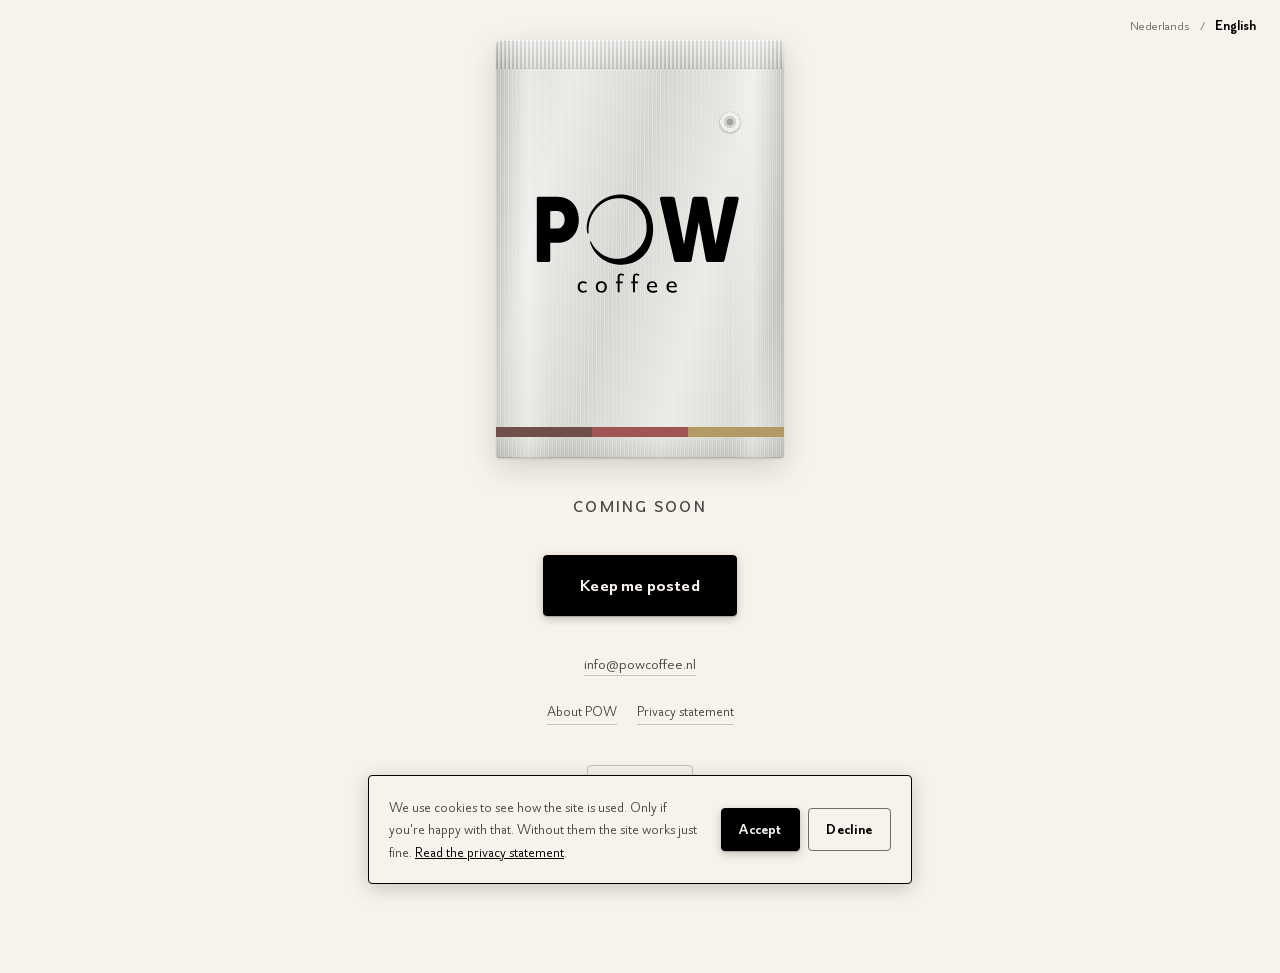
==== en/index.html @ 978d94a2 "Kop naar "Over POW" en ondertekening opnieuw vormgegeven De h1 stond op "Over ons" terwijl de naviga" ====
<!DOCTYPE html>
<html lang="en">
<head>
<meta charset="utf-8">
<meta name="viewport" content="width=device-width, initial-scale=1">
<title>POW coffee — coming soon</title>
<meta name="description" content="POW coffee. Good coffee at home, without the fuss and without the homework. Coming soon.">
<link rel="icon" href="/pow-mark-black.svg?v=26" type="image/svg+xml">

<link rel="canonical" href="https://powcoffee.nl/en/">
<link rel="alternate" hreflang="nl" href="https://powcoffee.nl/">
<link rel="alternate" hreflang="en" href="https://powcoffee.nl/en/">
<link rel="alternate" hreflang="x-default" href="https://powcoffee.nl/">

<meta property="og:type" content="website">
<meta property="og:site_name" content="POW coffee">
<meta property="og:title" content="POW coffee — coming soon">
<meta property="og:description" content="Good coffee at home, without the fuss and without the homework. Coming soon.">
<meta property="og:url" content="https://powcoffee.nl/en/">
<meta property="og:locale" content="en_GB">
<meta property="og:locale:alternate" content="nl_NL">
<meta property="og:image" content="https://powcoffee.nl/og.png">
<meta property="og:image:type" content="image/png">
<meta property="og:image:width" content="1200">
<meta property="og:image:height" content="630">
<meta property="og:image:alt" content="POW coffee">
<meta name="twitter:card" content="summary_large_image">

<link rel="stylesheet" href="/styles.css?v=26">

<script type="application/ld+json">
{
  "@context": "https://schema.org",
  "@type": "Organization",
  "@id": "https://powcoffee.nl/#organisatie",
  "name": "POW Coffee",
  "url": "https://powcoffee.nl/",
  "logo": "https://powcoffee.nl/pow-coffee-black.svg",
  "image": "https://powcoffee.nl/og.png",
  "email": "info@powcoffee.nl",
  "vatID": "NL005007658B67",
  "address": {
    "@type": "PostalAddress",
    "postOfficeBoxNumber": "4327",
    "postalCode": "3006 AH",
    "addressLocality": "Rotterdam",
    "addressCountry": "NL"
  }
}
</script>
</head>
<body>

<div class="utilbar utilbar--zwevend">
  <div class="lang" role="group" aria-label="Taal / Language">
    <a href="/" lang="nl" hreflang="nl">Nederlands</a>
    <span class="lang__sep" aria-hidden="true">/</span>
    <a href="/en/" lang="en" hreflang="en" aria-current="true">English</a>
  </div>
</div>

<main class="page">

  <div class="pouch">
    <span class="pouch__seal" aria-hidden="true"></span>

    <h1 class="pouch__logo">
      <img src="/pow-coffee-black.svg?v=26" alt="POW coffee" width="805" height="435">
    </h1>

    <span class="pouch__bar" aria-hidden="true">
      <span class="pouch__seg pouch__seg--krachtig"></span>
      <span class="pouch__seg pouch__seg--fruitig"></span>
      <span class="pouch__seg pouch__seg--rond"></span>
    </span>

    <span class="pouch__valve" aria-hidden="true"></span>
  </div>
  <p class="sr-only">Three flavour families: Krachtig, Fruitig and Rond.</p>

  <p class="tagline">Coming soon</p>

  <button type="button" class="btn" id="open-form">Keep me posted</button>

  <p class="contact"><a href="mailto:info@powcoffee.nl">info@powcoffee.nl</a></p>

  <nav class="pagelinks" aria-label="Page navigation">
    <a href="/en/about/">About POW</a>
    <a href="/en/privacy/">Privacy statement</a>
  </nav>

  <button type="button" class="btn-cookies" id="hs_show_banner_button">Cookie Settings</button>

</main>

<div class="cookies" id="cookie-banner" role="dialog" aria-live="polite" aria-label="Cookies" hidden>
  <p class="cookies__text">
    We use cookies to see how the site is used. Only if you're happy with that.
    Without them the site works just fine.
    <a href="/en/privacy/" target="_blank" rel="noopener">Read the privacy statement</a>.
  </p>
  <div class="cookies__actions">
    <button type="button" class="btn btn--sm" id="cookie-accept">Accept</button>
    <button type="button" class="btn btn--sm btn--ghost" id="cookie-decline">Decline</button>
  </div>
</div>

<dialog class="modal" id="form-modal" aria-labelledby="modal-title">
  <div class="modal__head">
    <h2 class="modal__title" id="modal-title">Keep me posted</h2>
    <div class="modal__head-right">
      <a class="modal__privacy" href="/en/privacy/" target="_blank" rel="noopener">Privacy statement</a>
      <button type="button" class="modal__close" id="close-form" aria-label="Close">&times;</button>
    </div>
  </div>

  <!-- LET OP: dit HubSpot-formulier is Nederlandstalig. Zie de README:
       een Engelse bezoeker krijgt hier nu Nederlandse velden en
       toestemmingsteksten. Maak een tweede formulier in HubSpot en zet het
       form-id hieronder om. -->
  <div class="hs-form-frame" data-region="eu1" data-form-id="3313809b-ae9d-48c7-9a12-b1d08e2b3a7b" data-portal-id="149139429"></div>
</dialog>

<script src="/script.js?v=26" defer></script>
</body>
</html>
---- styles.css ----
/* POW coffee — placeholder
   Volgt de merkbrief:
   - Zwart beeldmerk en zwarte tekst op crème achtergrond
   - De drie smaakfamiliekleuren komen alleen terug als accent (zie .flavours)
   - Alpino voor tekst, zelf gehost (zie het blok hieronder)
   - Ronde hoeken zijn toegestaan in alle toepassingen (--radius). De merkbrief
     heeft de eerdere regel "scherpe hoeken overal behalve het logo" na de
     Milaan-trip losgelaten. */

/* ---------- Lettertype ----------
   Alpino (Indian Type Foundry, ITF Free Font License), zelf gehost vanaf dit
   domein. Niet vanaf een externe dienst: dat stuurt het IP-adres van elke
   bezoeker naar een derde partij, bij elk bezoek en voor enige toestemming.

   Let op: de licentie verbiedt subsetten en formaatconversie (artikel 02).
   Gebruik dus alleen het meegeleverde bestand, ongewijzigd. De licentietekst
   staat in fonts/Alpino-LICENSE.txt.

   Een variabel bestand dekt gewicht 100-900, dus er is er maar een nodig. */

@font-face {
  font-family: "Alpino";
  font-style: normal;
  font-weight: 100 900;
  font-display: swap;
  src: url("/fonts/alpino-variable.woff2") format("woff2");
}

:root {
  --creme: #f7f3ec;
  --ink:   #000000; /* gelijk aan de fill in het zwarte logo */

  /* De drie smaakfamilies, uit de logo-set. Alleen als accent gebruikt:
     Rond haalt 2,51:1 op crème en is dus niet geschikt voor tekst. */
  --krachtig: #6d5149;
  --fruitig:  #9f5456;
  --rond:     #b39963;

  --radius: 4px;

  /* RVS-tinten voor het paneel, afgeleid van de materiaalrichting in de
     merkbrief: geborsteld staal als neutrale drager. */
  --staal-licht: #edebe7;
  --staal-mid:   #d7d5d0;
  --staal-diep:  #c6c4bf;

  /* 0.70 haalt 8,20:1 op creme, 0.55 haalt 4,65:1. Beide ruim genoeg voor
     lopende tekst; ga niet lager zonder opnieuw te rekenen. */
  --ink-70: rgba(0, 0, 0, 0.7);
  --ink-45: rgba(0, 0, 0, 0.55);

  --font-body: "Alpino", -apple-system, BlinkMacSystemFont, "Segoe UI", sans-serif;
}

*, *::before, *::after { box-sizing: border-box; }

.sr-only {
  position: absolute;
  width: 1px; height: 1px;
  padding: 0; margin: -1px;
  overflow: hidden;
  clip-path: inset(50%);
  white-space: nowrap;
}

html { -webkit-text-size-adjust: 100%; }

body {
  margin: 0;
  background: var(--creme);
  color: var(--ink);
  font-family: var(--font-body);
  line-height: 1.6;
  -webkit-font-smoothing: antialiased;
}

.page {
  min-height: 100vh;
  min-height: 100dvh;
  display: flex;
  flex-direction: column;
  justify-content: center;
  align-items: center;
  text-align: center;
  /* Onderaan net zoveel ruimte als de cookiebanner inneemt; script.js meet die
     hoogte en zet --banner-hoogte. Is de banner weg, dan is die 0. */
  padding: 2.5rem 1.5rem calc(2.5rem + var(--banner-hoogte, 0px));
}

/* ---------- Logo ---------- */

/* ---------- Koffiezak in RVS ----------
   Volgt de materiaalrichting uit de merkbrief: een neutrale zilveren basiszak
   met een horizontale kleurbalk in de smaakfamiliekleur als enige kleuraccent.

   De zak is nagebouwd met gestapelde gradients, niet met een afbeelding: scherp
   op elk scherm en geen extra verzoek. Drie dingen doen het werk qua herkenning
   - de gekrimpte sealrand bovenaan, de donkere zijvouwen, en het
   ontgassingsventiel. Dat laatste is het detail dat een zak echt als koffiezak
   laat lezen.

   Bewust laag in contrast: "geen poespas, wel smaak" verdraagt geen chroomglans. */

.pouch {
  position: relative;
  overflow: hidden;
  width: clamp(14rem, 32vw, 18rem);
  aspect-ratio: 1 / 1.45;          /* verhouding van een staande 250g-zak */
  display: flex;
  flex-direction: column;
  align-items: center;
  border-radius: 5px 5px 3px 3px;
  background:
    /* fijne borstelnerf */
    repeating-linear-gradient(
      90deg,
      rgba(255, 255, 255, 0.22) 0 1px,
      rgba(0, 0, 0, 0.016) 1px 2px,
      rgba(255, 255, 255, 0.11) 2px 3px,
      rgba(0, 0, 0, 0.009) 3px 4px
    ),
    /* zijvouwen: donker aan de rand, met een lichtvangertje net daarnaast */
    linear-gradient(90deg,
      rgba(0, 0, 0, 0.13) 0%,
      rgba(0, 0, 0, 0.04) 5%,
      rgba(255, 255, 255, 0.30) 11%,
      rgba(255, 255, 255, 0) 19%),
    linear-gradient(270deg,
      rgba(0, 0, 0, 0.13) 0%,
      rgba(0, 0, 0, 0.04) 5%,
      rgba(255, 255, 255, 0.30) 11%,
      rgba(255, 255, 255, 0) 19%),
    /* bodemvouw */
    linear-gradient(0deg,
      rgba(0, 0, 0, 0.10) 0%,
      rgba(0, 0, 0, 0) 7%),
    /* algemene lichtval over het folie */
    linear-gradient(104deg,
      var(--staal-mid) 0%,
      var(--staal-licht) 22%,
      var(--staal-mid) 45%,
      var(--staal-licht) 68%,
      var(--staal-mid) 88%,
      var(--staal-licht) 100%);
  box-shadow:
    inset 0 1px 0 rgba(255, 255, 255, 0.7),
    inset 0 -1px 0 rgba(0, 0, 0, 0.12),
    0 1px 2px rgba(0, 0, 0, 0.10),
    0 10px 30px rgba(0, 0, 0, 0.15);
}

/* De gekrimpte sealrand bovenaan, met de fijne verticale tandjes van de seal. */
.pouch__seal {
  flex: none;
  width: 100%;
  height: 7%;
  border-bottom: 1px solid rgba(0, 0, 0, 0.14);
  background:
    repeating-linear-gradient(
      90deg,
      rgba(0, 0, 0, 0.09) 0 2px,
      rgba(255, 255, 255, 0.34) 2px 4px
    ),
    linear-gradient(180deg,
      rgba(255, 255, 255, 0.45) 0%,
      rgba(0, 0, 0, 0.07) 100%);
}

.pouch__logo {
  flex: 1;
  display: flex;
  align-items: center;
  justify-content: center;
  margin: 0;
  padding: 0 12%;
  line-height: 0;
}

.pouch__logo img {
  display: block;
  width: 100%;
  height: auto;
}

/* De kleurbalk loopt van vouw tot vouw, zoals op de zak zelf. */
.pouch__bar {
  flex: none;
  display: flex;
  width: 100%;
  height: 10px;
  margin-bottom: 7%;
}

.pouch__seg { flex: 1; }

.pouch__seg--krachtig { background: var(--krachtig); }
.pouch__seg--fruitig  { background: var(--fruitig); }
.pouch__seg--rond     { background: var(--rond); }

/* Ontgassingsventiel: het detail dat de zak als koffiezak laat herkennen. */
.pouch__valve {
  position: absolute;
  right: 15%;
  top: 17%;
  width: 1.35rem;
  height: 1.35rem;
  border-radius: 50%;
  background:
    radial-gradient(circle at 50% 50%,
      rgba(0, 0, 0, 0.30) 0 22%,
      rgba(0, 0, 0, 0.10) 23% 40%,
      rgba(255, 255, 255, 0.30) 41% 62%,
      rgba(0, 0, 0, 0.13) 63% 100%);
  box-shadow:
    inset 0 1px 1px rgba(255, 255, 255, 0.5),
    0 1px 1px rgba(0, 0, 0, 0.12);
}

/* ---------- Tekst ---------- */

.tagline {
  margin: 2.25rem 0 0;
  font-weight: 500;
  font-size: 1rem;
  letter-spacing: 0.14em;
  text-transform: uppercase;
  color: var(--ink-70);
}

.contact {
  margin: 2.25rem 0 0;
  font-size: 0.9375rem;
}

.contact a {
  color: var(--ink-70);
  text-decoration: none;
  border-bottom: 1px solid rgba(0, 0, 0, 0.2);
  padding-bottom: 1px;
  transition: color 0.15s ease, border-color 0.15s ease;
}

.contact a:hover { color: var(--ink); border-color: var(--ink); }
.contact a:focus-visible { outline: 2px solid var(--ink); outline-offset: 3px; }

@media (prefers-reduced-motion: reduce) {
  *, *::before, *::after { transition-duration: 0.01ms !important; }
}

/* ---------- Knoppen ---------- */

/* Primair: de belangrijkste actie op de pagina.
   Massief vlak, duidelijke rand en een gelaagde schaduw. Bij hover komt de
   knop een pixel omhoog, bij indrukken zakt hij terug: dat maakt in een
   oogopslag duidelijk dat het een knop is en geen label. */
.btn {
  font: inherit;
  font-size: 1.0625rem;
  font-weight: 600;
  letter-spacing: 0.01em;
  color: var(--creme);
  background: var(--ink);
  border: 1.5px solid var(--ink);
  border-radius: var(--radius);
  padding: 1rem 2.25rem;
  margin-top: 2.25rem;
  cursor: pointer;
  box-shadow: 0 1px 1px rgba(0, 0, 0, 0.2),
              0 3px 10px rgba(0, 0, 0, 0.22);
  transition: background-color 0.15s ease, border-color 0.15s ease,
              color 0.15s ease, transform 0.1s ease, box-shadow 0.15s ease;
}

/* Het nieuwe Fruitig (#9F5456) is donker, dus hier creme tekst: dat haalt
   4,95:1. Donkere tekst zou 1,33:1 halen en onleesbaar zijn. */
.btn:hover {
  background: var(--fruitig);
  border-color: var(--fruitig);
  color: var(--creme);
  transform: translateY(-1px);
  box-shadow: 0 2px 2px rgba(0, 0, 0, 0.18),
              0 6px 16px rgba(0, 0, 0, 0.26);
}

.btn:active {
  transform: translateY(1px);
  box-shadow: 0 1px 1px rgba(0, 0, 0, 0.2);
}

.btn:focus-visible { outline: 2px solid var(--ink); outline-offset: 3px; }

/* Kleiner formaat, voor in de cookiebanner. */
.btn--sm {
  font-size: 0.875rem;
  padding: 0.6rem 1.1rem;
  margin-top: 0;
}

/* Zonder vlak: voor de nevengeschikte keuze. Weigeren moet net zo makkelijk
   zijn als accepteren, dus even groot en even leesbaar, alleen rustiger. */
.btn--ghost {
  color: var(--ink);
  background: transparent;
  border-color: var(--ink-45);
  box-shadow: none;
}

.btn--ghost:hover {
  background: transparent;
  border-color: var(--ink);
  color: var(--ink);
  box-shadow: none;
}

/* Cookie-instellingen: een hulpmiddel, geen call to action. Bewust
   ingetogen, zodat het niet met de primaire knop concurreert. */
.btn-cookies {
  font: inherit;
  font-size: 0.8125rem;
  color: var(--ink-70);
  background: transparent;
  border: 1px solid rgba(0, 0, 0, 0.2);
  border-radius: var(--radius);
  padding: 0.4rem 0.8rem;
  margin-top: 2.5rem;
  cursor: pointer;
  transition: color 0.15s ease, border-color 0.15s ease;
}

.btn-cookies:hover { color: var(--ink); border-color: var(--ink); }
.btn-cookies:focus-visible { outline: 2px solid var(--ink); outline-offset: 3px; }

/* ---------- Cookiebanner ---------- */

.cookies {
  position: fixed;
  left: 1rem;
  right: 1rem;
  bottom: 1rem;
  z-index: 10;
  max-width: 34rem;
  margin: 0 auto;
  padding: 1.25rem;
  display: flex;
  flex-wrap: wrap;
  align-items: center;
  gap: 1rem;
  background: var(--creme);
  border: 1.5px solid var(--ink);
  border-radius: var(--radius);
  box-shadow: 0 4px 20px rgba(0, 0, 0, 0.2);
}

.cookies[hidden] { display: none; }

.cookies__text {
  flex: 1 1 16rem;
  margin: 0;
  font-size: 0.875rem;
  color: var(--ink-70);
}

.cookies__actions {
  display: flex;
  gap: 0.5rem;
  flex-wrap: wrap;
}

/* ---------- Formuliervenster ---------- */

/* HubSpot rendert het formulier in een eigen iframe, dus de opmaak daarvan
   stel je in bij HubSpot. Hier alleen het venster eromheen. */
/* Breed genoeg dat het HubSpot-formulier zijn tekst niet meer opbreekt: daar
   zit de hoogtewinst, en zo staat de verzendknop zonder scrollen in beeld.
   Boven ongeveer 54rem levert extra breedte niets meer op. */
.modal {
  width: min(46rem, calc(100vw - 2rem));
  max-height: min(94vh, 60rem);
  padding: 1.25rem 1.5rem 1.5rem;
  border: 1.5px solid var(--ink);
  border-radius: var(--radius);
  background: var(--creme);
  color: var(--ink);
  overflow-y: auto;
  overscroll-behavior: contain;
}

.modal::backdrop { background: rgba(0, 0, 0, 0.55); }

/* Blijft staan tijdens het scrollen, zodat de sluitknop altijd bereikbaar is.
   Op mobiel is dat de enige manier om het venster te sluiten: daar is geen
   Esc-toets en is er nauwelijks achtergrond om naast te klikken. */
.modal__head {
  position: sticky;
  top: -1.25rem;
  display: flex;
  align-items: baseline;
  justify-content: space-between;
  gap: 1rem;
  margin: -1.25rem -1.5rem 0.25rem;
  padding: 1.25rem 1.5rem 0.75rem;
  background: var(--creme);
}

.modal__head-right {
  display: flex;
  align-items: baseline;
  gap: 1rem;
  flex: none;
}

.modal__privacy {
  font-size: 0.8125rem;
  color: var(--ink-70);
  text-decoration: none;
  border-bottom: 1px solid rgba(0, 0, 0, 0.25);
  transition: color 0.15s ease, border-color 0.15s ease;
}

.modal__privacy:hover { color: var(--ink); border-color: var(--ink); }
.modal__privacy:focus-visible { outline: 2px solid var(--ink); outline-offset: 3px; }

.modal__title {
  margin: 0;
  font-size: 1rem;
  font-weight: 600;
  letter-spacing: 0.1em;
  text-transform: uppercase;
}

.modal__close {
  font: inherit;
  font-size: 1.5rem;
  line-height: 1;
  color: var(--ink-70);
  background: none;
  border: 0;
  padding: 0.25rem 0.5rem;
  margin: -0.25rem -0.5rem 0 0;
  cursor: pointer;
  transition: color 0.15s ease;
}

.modal__close:hover { color: var(--ink); }
.modal__close:focus-visible { outline: 2px solid var(--ink); outline-offset: 2px; }

/* ---------- Documentpagina's (privacyverklaring) ---------- */

.doc__head {
  max-width: 44rem;
  margin: 0 auto;
  padding: 2.5rem 1.5rem 0;
}

.doc__logo {
  display: inline-block;
  line-height: 0;
  border-radius: var(--radius);
}

.doc__logo img {
  display: block;
  width: 7.5rem;
  height: auto;
}

.doc__logo:focus-visible { outline: 2px solid var(--ink); outline-offset: 4px; }

.doc {
  max-width: 44rem;
  margin: 0 auto;
  padding: 2.5rem 1.5rem 5rem;
}

.doc h1 {
  margin: 0;
  font-size: clamp(1.75rem, 1.3rem + 1.8vw, 2.5rem);
  font-weight: 600;
  line-height: 1.15;
  letter-spacing: -0.015em;
  text-wrap: balance;
}

.doc__meta {
  margin: 0.75rem 0 0;
  font-size: 0.875rem;
  color: var(--ink-70);
}

.doc__lead {
  margin: 1.75rem 0 0;
  font-size: 1.0625rem;
  color: var(--ink-70);
}

.doc h2 {
  margin: 2.75rem 0 0;
  padding-top: 1.75rem;
  border-top: 1px solid rgba(0, 0, 0, 0.12);
  font-size: 1.1875rem;
  font-weight: 600;
  line-height: 1.25;
}

.doc p {
  margin: 1rem 0 0;
  color: var(--ink-70);
}

.doc ul {
  margin: 1rem 0 0;
  padding-left: 1.25rem;
  color: var(--ink-70);
}

.doc li { margin-top: 0.4rem; }

.doc li::marker { color: var(--ink-45); }

.doc strong { color: var(--ink); font-weight: 600; }

.doc a {
  color: var(--ink);
  text-decoration: none;
  border-bottom: 1px solid rgba(0, 0, 0, 0.3);
  transition: border-color 0.15s ease;
}

.doc a:hover { border-color: var(--ink); }
.doc a:focus-visible { outline: 2px solid var(--ink); outline-offset: 2px; }

.doc__contact { line-height: 1.8; }

.doc__back {
  margin-top: 3.5rem;
  padding-top: 1.75rem;
  border-top: 1px solid rgba(0, 0, 0, 0.12);
  font-size: 0.9375rem;
}

.cookies__text a { color: var(--ink); }

.doc code {
  font-family: ui-monospace, SFMono-Regular, Menlo, monospace;
  font-size: 0.875em;
  padding: 0.1em 0.35em;
  background: rgba(0, 0, 0, 0.06);
  border-radius: var(--radius);
}

/* ---------- Smalle schermen ----------
   Alleen nog maatvoering. De ruimte onder de inhoud regelt .page zelf via
   --banner-hoogte; dat werkt op elk formaat, ook op een breed maar laag
   scherm waar een breedte-breekpunt niets doet. */

@media (max-width: 30rem) {
  .pouch { width: clamp(9.5rem, 46vw, 12rem); }

  .pagelinks { margin-top: 1rem; gap: 1rem; }
  .btn:not(.btn--sm) { margin-top: 1.5rem; padding: 0.85rem 1.75rem; }
  .tagline { margin-top: 1.5rem; }
  .contact { margin-top: 1.75rem; }
  .btn-cookies { margin-top: 1.25rem; }
}

/* ---------- Sitekop met navigatie ----------
   Alleen op inhoudspagina's. De homepage houdt zijn gecentreerde opzet en
   krijgt in plaats daarvan links onderaan: een balk bovenaan zou daar de
   "coming soon"-werking breken. */

.site-head {
  max-width: 44rem;
  margin: 0 auto;
  padding: 2rem 1.5rem 0;
  display: flex;
  flex-wrap: wrap;
  align-items: center;
  justify-content: space-between;
  gap: 1rem 1.5rem;
}

.site-head__logo {
  display: inline-block;
  line-height: 0;
  border-radius: var(--radius);
}

.site-head__logo img { display: block; width: 6.5rem; height: auto; }
.site-head__logo:focus-visible { outline: 2px solid var(--ink); outline-offset: 4px; }

.site-nav ul {
  display: flex;
  flex-wrap: wrap;
  gap: 1.25rem;
  margin: 0;
  padding: 0;
  list-style: none;
}

.site-nav a {
  font-size: 0.9375rem;
  color: var(--ink-70);
  text-decoration: none;
  border-bottom: 1px solid transparent;
  padding-bottom: 2px;
  transition: color 0.15s ease, border-color 0.15s ease;
}

.site-nav a:hover { color: var(--ink); border-color: var(--ink); }
.site-nav a:focus-visible { outline: 2px solid var(--ink); outline-offset: 3px; }

/* aria-current markeert de pagina waar je al bent. */
.site-nav a[aria-current="page"] { color: var(--ink); border-color: var(--ink); }

/* ---------- Kruimelpad ---------- */

.crumbs {
  max-width: 44rem;
  margin: 0 auto;
  padding: 1.75rem 1.5rem 0;
}

.crumbs ol {
  display: flex;
  flex-wrap: wrap;
  align-items: center;
  gap: 0.5rem;
  margin: 0;
  padding: 0;
  list-style: none;
  font-size: 0.8125rem;
  color: var(--ink-45);
}

.crumbs li + li::before {
  content: "/";
  margin-right: 0.5rem;
  color: var(--ink-45);
}

.crumbs a {
  color: var(--ink-70);
  text-decoration: none;
  border-bottom: 1px solid rgba(0, 0, 0, 0.2);
}

.crumbs a:hover { color: var(--ink); border-color: var(--ink); }
.crumbs a:focus-visible { outline: 2px solid var(--ink); outline-offset: 3px; }
.crumbs [aria-current="page"] { color: var(--ink-70); }

/* ---------- Links onderaan de homepage ---------- */

.pagelinks {
  margin: 1.5rem 0 0;
  display: flex;
  flex-wrap: wrap;
  justify-content: center;
  gap: 1.25rem;
  font-size: 0.875rem;
}

.pagelinks a {
  color: var(--ink-70);
  text-decoration: none;
  border-bottom: 1px solid rgba(0, 0, 0, 0.2);
  padding-bottom: 1px;
  transition: color 0.15s ease, border-color 0.15s ease;
}

.pagelinks a:hover { color: var(--ink); border-color: var(--ink); }
.pagelinks a:focus-visible { outline: 2px solid var(--ink); outline-offset: 3px; }

/* ---------- Taalwisselaar ----------
   Positionering volgt de UX-normen die hiervoor het beste onderzocht zijn:

   - Nielsen Norman Group ("6 Tips for Improving Language Switchers"): op
     desktop in een bovenhoek, want daar zoeken mensen utility-functies. Op
     mobiel boven de vouw. Taalnamen in de eigen taal, geen vlaggen: een vlag
     staat voor een land, niet voor een taal.
   - NN/g "Menu-Design Checklist": utility-navigatie staat bóven de
     hoofdnavigatie, niet ernaast, zodat de twee niveaus niet door elkaar lopen.
   - WCAG 2.5.8: klikdoelen minimaal 24 bij 24 px.

   Automatisch doorsturen op browsertaal doen we bewust niet. NN/g raadt
   detectie aan, maar Google waarschuwt expliciet tegen automatische
   omleidingen: crawlers zien dan maar een van beide talen, en een bezoeker die
   bewust de andere taal koos wordt teruggegooid. */

.utilbar {
  display: flex;
  justify-content: flex-end;
  max-width: 44rem;
  margin: 0 auto;
  padding: 0.75rem 1.5rem 0;
}

/* Op de homepage staat de wisselaar los in de bovenhoek: die pagina heeft geen
   kop, en een balk zou de "coming soon"-opzet breken. Absoluut gepositioneerd,
   zodat het verticaal centreren van de inhoud eronder niet verschuift. */
.utilbar--zwevend {
  position: absolute;
  top: 0;
  right: 0;
  left: 0;
  z-index: 2;
  max-width: none;
  padding: 0.75rem 1rem 0;
}

.lang {
  display: flex;
  align-items: center;
  gap: 0.15rem;
  font-size: 0.8125rem;
}

/* De padding brengt het klikdoel op 24px hoog, de ondergrens van WCAG 2.5.8. */
.lang a {
  display: inline-flex;
  align-items: center;
  min-height: 24px;
  padding: 0.25rem 0.5rem;
  border-radius: var(--radius);
  color: var(--ink-45);
  text-decoration: none;
  transition: color 0.15s ease, background-color 0.15s ease;
}

.lang a:hover { color: var(--ink); background: rgba(0, 0, 0, 0.05); }
.lang a:focus-visible { outline: 2px solid var(--ink); outline-offset: 2px; }

.lang a[aria-current="true"] {
  color: var(--ink);
  font-weight: 600;
}

.lang__sep {
  color: var(--ink-45);
  user-select: none;
}


/* Melding dat een vertaling niet de leidende versie is. */
.doc__note {
  margin: 1.5rem 0 0;
  padding: 0.9rem 1.1rem;
  background: rgba(0, 0, 0, 0.04);
  border-left: 3px solid var(--krachtig);
  border-radius: var(--radius);
  font-size: 0.9375rem;
}

/* De openingsvraag op de Over-pagina. Groter dan een gewone tussenkop: het is
   de vraag waar het hele verhaal een antwoord op is, en precies de zin die
   mensen intypen als hun koffie thuis tegenvalt. */
/* Met .doc ervoor, anders wint de border-top van ".doc h2" op specificiteit
   en blijft er een streep boven de vraag staan. */
.doc .doc__vraag {
  margin-top: 1.5rem;
  padding-top: 0;
  border-top: 0;
  font-size: clamp(1.3rem, 1.05rem + 1.1vw, 1.65rem);
  line-height: 1.25;
  max-width: 34ch;
}

/* De ondertekening sluit een persoonlijk verhaal af, dus geen gewone
   sectiescheiding. De grijze streep die hier stond botste bovendien met de
   identieke streep boven de kop "Contact" eronder: twee dezelfde lijnen op
   44px van elkaar lazen als een fout.

   In plaats daarvan de smaakfamiliebalk uit het merk, in het klein. Die komt
   ook op de zak terug en maakt van de afsluiting een merkgebaar in plaats van
   een scheidingslijn. Met een gradient in plaats van drie elementen, zodat de
   HTML gelijk blijft in beide talen. */
.doc__ondertekening {
  margin-top: 3rem;
  font-weight: 600;
  color: var(--ink);
  line-height: 1.45;
}

.doc__ondertekening::before {
  content: "";
  display: block;
  width: 4.5rem;
  height: 5px;
  margin-bottom: 1.25rem;
  border-radius: 1px;
  background: linear-gradient(
    90deg,
    var(--krachtig) 0 33.34%,
    var(--fruitig) 33.34% 66.67%,
    var(--rond) 66.67% 100%
  );
}

.doc__ondertekening span {
  display: block;
  margin-top: 0.15rem;
  font-weight: 400;
  font-size: 0.9375rem;
  color: var(--ink-70);
}
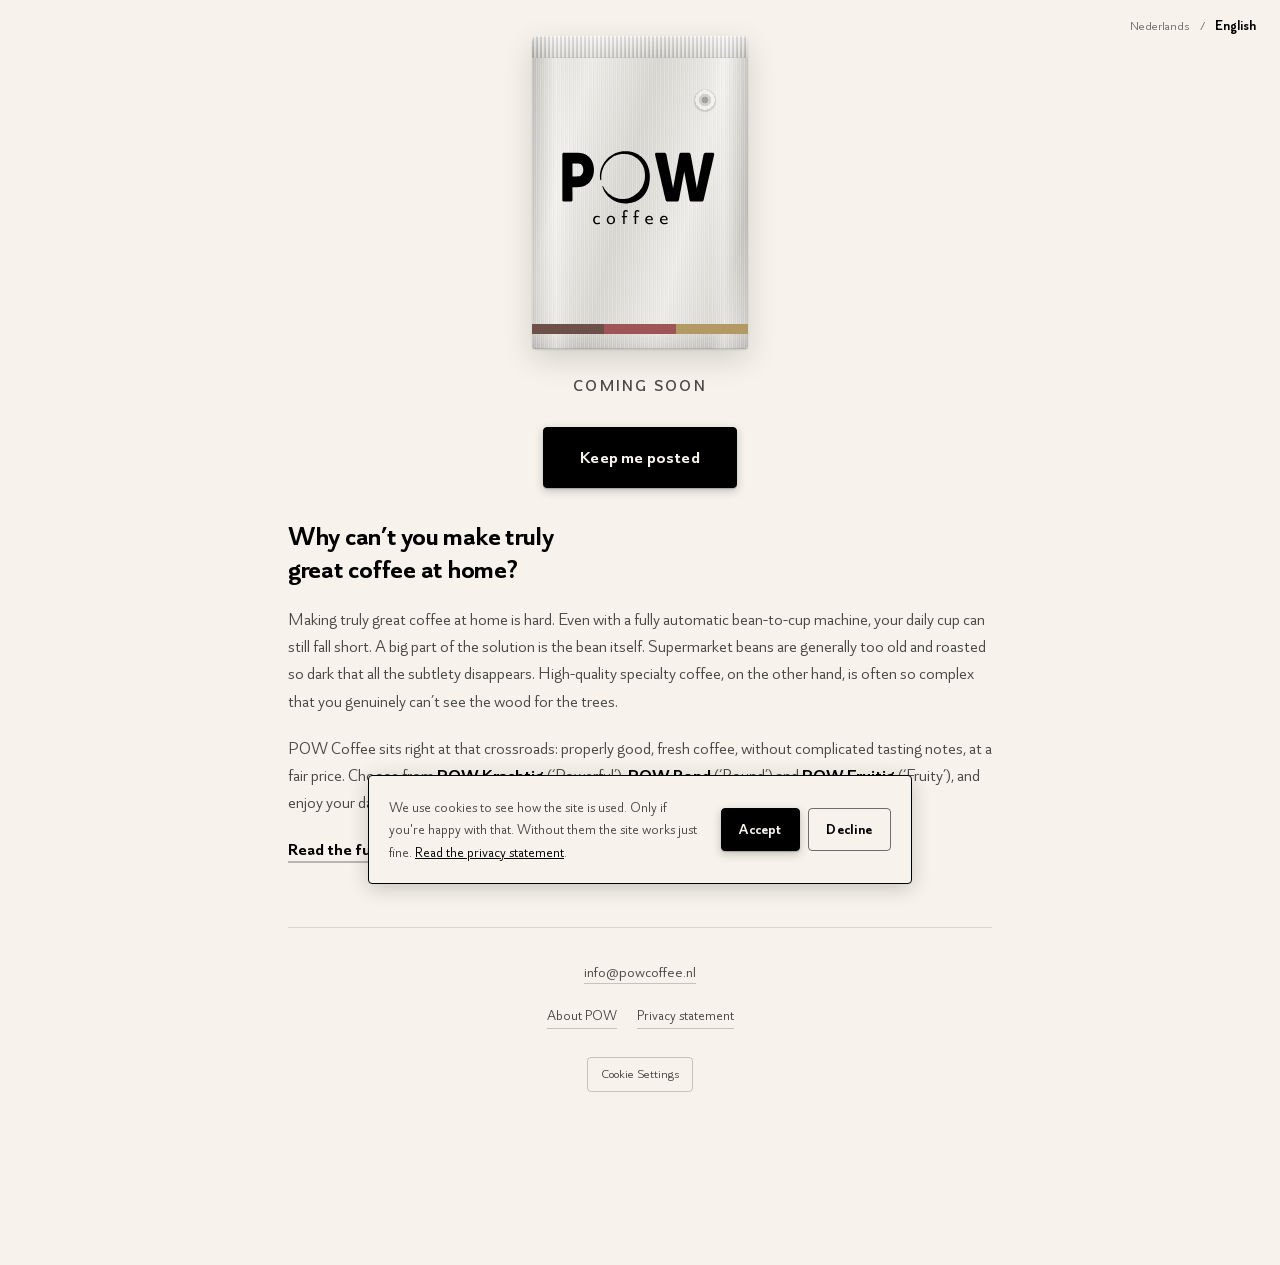
==== commit d85d3e94: "Verhaal op de homepage en aanmeldknop op de Over-pagina's De homepage vulde het volle scherm met een" ====
--- a/en/index.html
+++ b/en/index.html
@@ -4,8 +4,8 @@
 <meta charset="utf-8">
 <meta name="viewport" content="width=device-width, initial-scale=1">
 <title>POW coffee — coming soon</title>
-<meta name="description" content="POW coffee. Good coffee at home, without the fuss and without the homework. Coming soon.">
-<link rel="icon" href="/pow-mark-black.svg?v=26" type="image/svg+xml">
+<meta name="description" content="Fresh, high-quality coffee without complicated tasting notes, at a fair price. Choose from POW Krachtig, Rond and Fruitig. Coming soon.">
+<link rel="icon" href="/pow-mark-black.svg?v=32" type="image/svg+xml">
 
 <link rel="canonical" href="https://powcoffee.nl/en/">
 <link rel="alternate" hreflang="nl" href="https://powcoffee.nl/">
@@ -15,7 +15,7 @@
 <meta property="og:type" content="website">
 <meta property="og:site_name" content="POW coffee">
 <meta property="og:title" content="POW coffee — coming soon">
-<meta property="og:description" content="Good coffee at home, without the fuss and without the homework. Coming soon.">
+<meta property="og:description" content="Fresh, high-quality coffee without complicated tasting notes. Choose from POW Krachtig, Rond and Fruitig. Coming soon.">
 <meta property="og:url" content="https://powcoffee.nl/en/">
 <meta property="og:locale" content="en_GB">
 <meta property="og:locale:alternate" content="nl_NL">
@@ -26,7 +26,7 @@
 <meta property="og:image:alt" content="POW coffee">
 <meta name="twitter:card" content="summary_large_image">
 
-<link rel="stylesheet" href="/styles.css?v=26">
+<link rel="stylesheet" href="/styles.css?v=32">
 
 <script type="application/ld+json">
 {
@@ -61,26 +61,64 @@
 
 <main class="page">
 
-  <div class="pouch">
-    <span class="pouch__seal" aria-hidden="true"></span>
+  <section class="hero">
 
-    <h1 class="pouch__logo">
-      <img src="/pow-coffee-black.svg?v=26" alt="POW coffee" width="805" height="435">
-    </h1>
+    <div class="pouch">
+      <span class="pouch__seal" aria-hidden="true"></span>
 
-    <span class="pouch__bar" aria-hidden="true">
-      <span class="pouch__seg pouch__seg--krachtig"></span>
-      <span class="pouch__seg pouch__seg--fruitig"></span>
-      <span class="pouch__seg pouch__seg--rond"></span>
-    </span>
+      <h1 class="pouch__logo">
+        <img src="/pow-coffee-black.svg?v=32" alt="POW coffee" width="805" height="435">
+      </h1>
 
-    <span class="pouch__valve" aria-hidden="true"></span>
-  </div>
-  <p class="sr-only">Three flavour families: Krachtig, Fruitig and Rond.</p>
+      <span class="pouch__bar" aria-hidden="true">
+        <span class="pouch__seg pouch__seg--krachtig"></span>
+        <span class="pouch__seg pouch__seg--fruitig"></span>
+        <span class="pouch__seg pouch__seg--rond"></span>
+      </span>
 
-  <p class="tagline">Coming soon</p>
+      <span class="pouch__valve" aria-hidden="true"></span>
+    </div>
+    <p class="sr-only">Three flavour families: Krachtig, Fruitig and Rond.</p>
 
-  <button type="button" class="btn" id="open-form">Keep me posted</button>
+    <p class="tagline">Coming soon</p>
+
+    <button type="button" class="btn" id="open-form">Keep me posted</button>
+
+  </section>
+
+  <!-- Vertaling van de samenvatting op de Nederlandse homepage. Het hele
+       verhaal staat op /en/about/. -->
+  <section class="verhaal" aria-labelledby="verhaal-kop">
+
+    <h2 id="verhaal-kop">Why can’t you make truly great coffee at home?</h2>
+
+    <p>
+      Making truly great coffee at home is hard. Even with a fully automatic
+      bean-to-cup machine, your daily cup can still fall short. A big part of the
+      solution is the bean itself. Supermarket beans are generally too old and
+      roasted so dark that all the subtlety disappears. High-quality specialty
+      coffee, on the other hand, is often so complex that you genuinely can’t see
+      the wood for the trees.
+    </p>
+
+    <p>
+      POW Coffee sits right at that crossroads: properly good, fresh coffee,
+      without complicated tasting notes, at a fair price. Choose from
+      <strong>POW <span lang="nl">Krachtig</span></strong> (‘Powerful’),
+      <strong>POW <span lang="nl">Rond</span></strong> (‘Round’) and
+      <strong>POW <span lang="nl">Fruitig</span></strong> (‘Fruity’), and enjoy your
+      daily coffee again.
+    </p>
+
+    <p class="verhaal__meer">
+      <a href="/en/about/">Read the full story <span aria-hidden="true">&rarr;</span></a>
+    </p>
+
+  </section>
+
+</main>
+
+<footer class="pagefoot">
 
   <p class="contact"><a href="mailto:info@powcoffee.nl">info@powcoffee.nl</a></p>
 
@@ -91,7 +129,7 @@
 
   <button type="button" class="btn-cookies" id="hs_show_banner_button">Cookie Settings</button>
 
-</main>
+</footer>
 
 <div class="cookies" id="cookie-banner" role="dialog" aria-live="polite" aria-label="Cookies" hidden>
   <p class="cookies__text">
@@ -121,6 +159,6 @@
   <div class="hs-form-frame" data-region="eu1" data-form-id="3313809b-ae9d-48c7-9a12-b1d08e2b3a7b" data-portal-id="149139429"></div>
 </dialog>
 
-<script src="/script.js?v=26" defer></script>
+<script src="/script.js?v=32" defer></script>
 </body>
 </html>
--- a/styles.css
+++ b/styles.css
@@ -74,17 +74,25 @@
   -webkit-font-smoothing: antialiased;
 }
 
+/* De homepage vulde eerst het hele scherm met een gecentreerd blok. Daardoor
+   begon alles wat eronder stond per definitie onder de vouw. Nu is het een
+   gewone pagina die van boven naar beneden loopt: de opening pakt de ruimte die
+   hij nodig heeft, en het verhaal begint daar direct onder. */
 .page {
-  min-height: 100vh;
-  min-height: 100dvh;
   display: flex;
   flex-direction: column;
-  justify-content: center;
   align-items: center;
   text-align: center;
-  /* Onderaan net zoveel ruimte als de cookiebanner inneemt; script.js meet die
-     hoogte en zet --banner-hoogte. Is de banner weg, dan is die 0. */
-  padding: 2.5rem 1.5rem calc(2.5rem + var(--banner-hoogte, 0px));
+  padding: 0 1.5rem;
+}
+
+/* Ruimte bovenaan voor de zwevende taalwisselaar, die absoluut gepositioneerd
+   is en dus zelf geen hoogte inneemt. */
+.hero {
+  display: flex;
+  flex-direction: column;
+  align-items: center;
+  padding: 2.25rem 0 2rem;
 }
 
 /* ---------- Logo ---------- */
@@ -104,7 +112,7 @@
 .pouch {
   position: relative;
   overflow: hidden;
-  width: clamp(14rem, 32vw, 18rem);
+  width: clamp(11rem, 24vw, 13.5rem);
   aspect-ratio: 1 / 1.45;          /* verhouding van een staande 250g-zak */
   display: flex;
   flex-direction: column;
@@ -219,7 +227,7 @@
 /* ---------- Tekst ---------- */
 
 .tagline {
-  margin: 2.25rem 0 0;
+  margin: 1.5rem 0 0;
   font-weight: 500;
   font-size: 1rem;
   letter-spacing: 0.14em;
@@ -263,7 +271,7 @@
   border: 1.5px solid var(--ink);
   border-radius: var(--radius);
   padding: 1rem 2.25rem;
-  margin-top: 2.25rem;
+  margin-top: 1.75rem;
   cursor: pointer;
   box-shadow: 0 1px 1px rgba(0, 0, 0, 0.2),
               0 3px 10px rgba(0, 0, 0, 0.22);
@@ -466,10 +474,13 @@
 
 .doc__logo:focus-visible { outline: 2px solid var(--ink); outline-offset: 4px; }
 
+/* De cookiebanner staat nu ook op de Over-pagina's, dus hier dezelfde
+   ruimtereservering als op de homepage. Op de privacypagina's staat geen banner
+   en is --banner-hoogte niet gezet; die vallen terug op 0. */
 .doc {
   max-width: 44rem;
   margin: 0 auto;
-  padding: 2.5rem 1.5rem 5rem;
+  padding: 2.5rem 1.5rem calc(5rem + var(--banner-hoogte, 0px));
 }
 
 .doc h1 {
@@ -561,6 +572,9 @@
   .tagline { margin-top: 1.5rem; }
   .contact { margin-top: 1.75rem; }
   .btn-cookies { margin-top: 1.25rem; }
+
+  .hero { padding: 2.5rem 0 3rem; }
+  .pagefoot { margin-top: 3rem; padding-left: 0; padding-right: 0; }
 }
 
 /* ---------- Sitekop met navigatie ----------
@@ -669,6 +683,75 @@
 
 .pagelinks a:hover { color: var(--ink); border-color: var(--ink); }
 .pagelinks a:focus-visible { outline: 2px solid var(--ink); outline-offset: 3px; }
+
+/* ---------- Het verhaal op de homepage ----------
+   Dezelfde 44rem als .doc, zodat de regellengte op de hele site gelijk is.
+   .page centreert zijn kinderen en zet de tekst gecentreerd; dat moet hier
+   allebei terug, want lopende tekst lees je links uitgelijnd. */
+
+.verhaal {
+  width: 100%;
+  max-width: 44rem;
+  margin: 0 auto;
+  text-align: left;
+}
+
+/* Eigen opmaak en niet die van ".doc h2": die heeft een scheidingslijn erboven,
+   en dit is de eerste kop van de sectie. */
+.verhaal h2 {
+  margin: 0;
+  font-size: clamp(1.3rem, 1.05rem + 1.1vw, 1.65rem);
+  font-weight: 600;
+  line-height: 1.25;
+  letter-spacing: -0.01em;
+  max-width: 34ch;
+  text-wrap: balance;
+}
+
+.verhaal p {
+  margin: 1.25rem 0 0;
+  font-size: 1.0625rem;
+  color: var(--ink-70);
+}
+
+.verhaal strong { color: var(--ink); font-weight: 600; }
+
+/* De doorklik naar het hele verhaal. Zwaarder aangezet dan de links in de voet:
+   dit is de vervolgstap die we willen dat mensen nemen. */
+.verhaal__meer {
+  margin-top: 1.75rem;
+  font-size: 1.0625rem;
+  font-weight: 600;
+}
+
+.verhaal__meer a {
+  color: var(--ink);
+  text-decoration: none;
+  border-bottom: 2px solid rgba(0, 0, 0, 0.25);
+  padding-bottom: 1px;
+  transition: border-color 0.15s ease;
+}
+
+.verhaal__meer a:hover { border-color: var(--ink); }
+.verhaal__meer a:focus-visible { outline: 2px solid var(--ink); outline-offset: 3px; }
+
+/* ---------- Voet van de homepage ----------
+   Het e-mailadres, de paginalinks en de cookie-instellingen stonden midden op
+   de pagina toen daar verder niets was. Met een verhaal ertussen horen ze
+   onderaan. De ruimte voor de cookiebanner zit hier, want dit is nu het laatste
+   blok op de pagina. */
+
+.pagefoot {
+  max-width: 44rem;
+  margin: 4rem auto 0;
+  padding: 2rem 1.5rem calc(2.5rem + var(--banner-hoogte, 0px));
+  border-top: 1px solid rgba(0, 0, 0, 0.12);
+  text-align: center;
+}
+
+.pagefoot .contact { margin-top: 0; }
+.pagefoot .pagelinks { margin-top: 1.25rem; }
+.pagefoot .btn-cookies { margin-top: 1.75rem; }
 
 /* ---------- Taalwisselaar ----------
    Positionering volgt de UX-normen die hiervoor het beste onderzocht zijn:
@@ -802,3 +885,94 @@
   font-size: 0.9375rem;
   color: var(--ink-70);
 }
+
+/* ---------- Contactblok ----------
+   Een callout in plaats van een gewone sectie: dit is geen leestekst maar een
+   uitnodiging om iets te doen, en dat mag je zien.
+
+   De selectors staan met .doc ervoor omdat ".doc h2" en ".doc p" anders winnen
+   op specificiteit; dan houdt de kop zijn scheidingslijn en marges van een
+   gewone sectiekop. Dat ging eerder al mis bij de openingsvraag. */
+
+.doc .callout {
+  margin-top: 3rem;
+  padding: 1.5rem 1.75rem;
+  border: 1px solid rgba(0, 0, 0, 0.14);
+  border-radius: var(--radius);
+  background: rgba(0, 0, 0, 0.035);
+}
+
+/* Klein en ingetogen: het is een label boven de uitnodiging, geen kop die de
+   ondertekening erboven moet overstemmen. */
+.doc .callout h2 {
+  margin: 0;
+  padding-top: 0;
+  border-top: 0;
+  font-size: 0.75rem;
+  font-weight: 600;
+  letter-spacing: 0.12em;
+  text-transform: uppercase;
+  color: var(--ink-70);
+}
+
+.doc .callout p {
+  margin-top: 0.6rem;
+  font-size: 1.0625rem;
+  color: var(--ink);
+}
+
+/* Het adres staat nu in de zin en niet meer los eronder, dus het houdt de
+   tekstgrootte aan. Het gewicht en de dikkere onderstreping laten het wel
+   opvallen als de actie in dit blok. */
+.doc .callout a {
+  font-weight: 600;
+  color: var(--ink);
+  border-bottom: 2px solid rgba(0, 0, 0, 0.25);
+  padding-bottom: 1px;
+  transition: border-color 0.15s ease;
+}
+
+.doc .callout a:hover { border-color: var(--ink); }
+.doc .callout a:focus-visible { outline: 2px solid var(--ink); outline-offset: 3px; }
+
+/* ---------- Aanmelding onder het verhaal ----------
+   Bewust geen kader. De ondertekening erboven heeft al de kleurbalk en het
+   contactblok eronder is al een kader; een derde vlak ertussen maakt van het
+   einde van de pagina een rij dozen. Een zin en een knop is genoeg, de knop
+   trekt zelf de aandacht wel. */
+
+.doc .cta { margin-top: 3rem; }
+
+.doc .cta__tekst {
+  margin: 0 0 1.25rem;
+  font-size: 1.0625rem;
+  color: var(--ink);
+}
+
+/* .btn brengt zijn eigen marge mee voor de homepage; hier regelt .cta__tekst
+   de afstand. */
+.doc .cta .btn { margin-top: 0; }
+
+/* ---------- Voet van een documentpagina ----------
+   De terugkeerlink en de cookie-instellingen op een regel. Die knop hoort op
+   elke pagina waar de banner kan verschijnen: de AVG vraagt dat toestemming
+   net zo makkelijk in te trekken is als te geven. */
+
+.doc__voet {
+  display: flex;
+  flex-wrap: wrap;
+  align-items: center;
+  justify-content: space-between;
+  gap: 1rem;
+  margin-top: 3.5rem;
+  padding-top: 1.75rem;
+  border-top: 1px solid rgba(0, 0, 0, 0.12);
+}
+
+.doc__voet .doc__back {
+  margin: 0;
+  padding: 0;
+  border-top: 0;
+}
+
+.doc__voet .btn-cookies { margin-top: 0; }
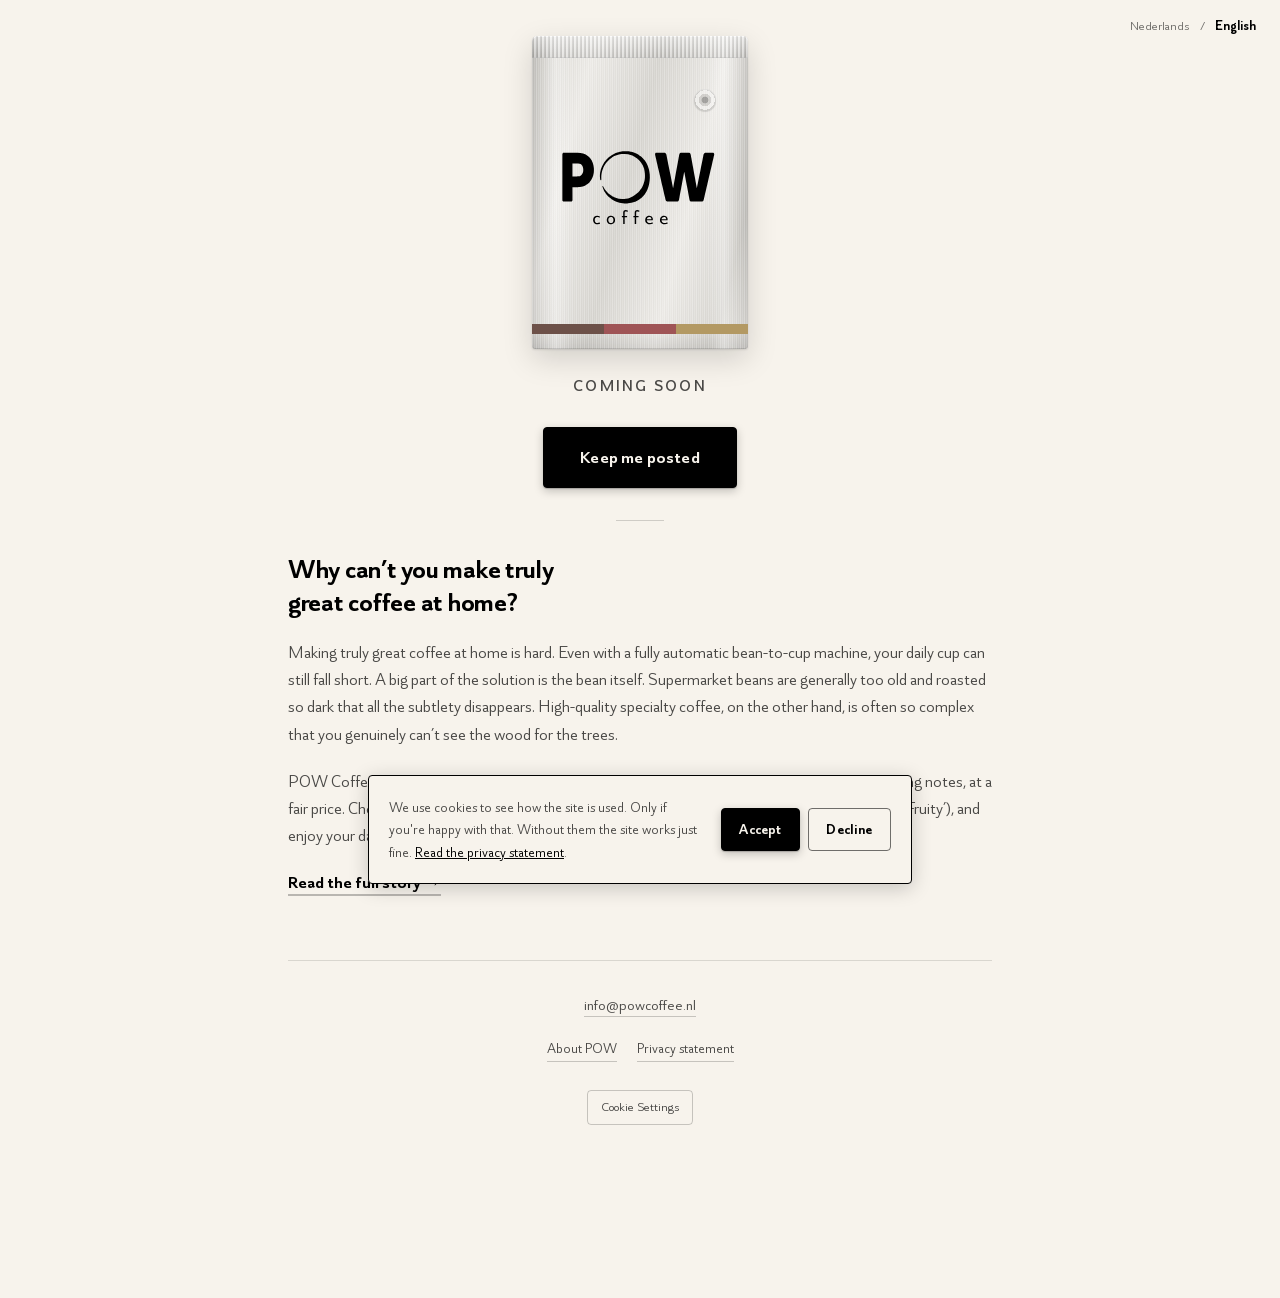
==== commit 05ffed69: "Korte streep tussen de opening en het verhaal op de homepage Op de middenas en licht van kleur, zoda" ====
--- a/en/index.html
+++ b/en/index.html
@@ -5,7 +5,7 @@
 <meta name="viewport" content="width=device-width, initial-scale=1">
 <title>POW coffee — coming soon</title>
 <meta name="description" content="Fresh, high-quality coffee without complicated tasting notes, at a fair price. Choose from POW Krachtig, Rond and Fruitig. Coming soon.">
-<link rel="icon" href="/pow-mark-black.svg?v=32" type="image/svg+xml">
+<link rel="icon" href="/pow-mark-black.svg?v=34" type="image/svg+xml">
 
 <link rel="canonical" href="https://powcoffee.nl/en/">
 <link rel="alternate" hreflang="nl" href="https://powcoffee.nl/">
@@ -26,7 +26,7 @@
 <meta property="og:image:alt" content="POW coffee">
 <meta name="twitter:card" content="summary_large_image">
 
-<link rel="stylesheet" href="/styles.css?v=32">
+<link rel="stylesheet" href="/styles.css?v=34">
 
 <script type="application/ld+json">
 {
@@ -67,7 +67,7 @@
       <span class="pouch__seal" aria-hidden="true"></span>
 
       <h1 class="pouch__logo">
-        <img src="/pow-coffee-black.svg?v=32" alt="POW coffee" width="805" height="435">
+        <img src="/pow-coffee-black.svg?v=34" alt="POW coffee" width="805" height="435">
       </h1>
 
       <span class="pouch__bar" aria-hidden="true">
@@ -159,6 +159,6 @@
   <div class="hs-form-frame" data-region="eu1" data-form-id="3313809b-ae9d-48c7-9a12-b1d08e2b3a7b" data-portal-id="149139429"></div>
 </dialog>
 
-<script src="/script.js?v=32" defer></script>
+<script src="/script.js?v=34" defer></script>
 </body>
 </html>
--- a/styles.css
+++ b/styles.css
@@ -93,6 +93,19 @@
   flex-direction: column;
   align-items: center;
   padding: 2.25rem 0 2rem;
+}
+
+/* Scheiding tussen de opening en het verhaal. Kort en op de middenas, want de
+   opening is gecentreerd; een lijn over de volle breedte hoort bij de voet en
+   zou hier als tweede zware scheiding lezen. Licht genoeg om alleen als adem
+   te werken, niet als kader. */
+.hero::after {
+  content: "";
+  display: block;
+  width: 3rem;
+  height: 1px;
+  margin-top: 2rem;
+  background: rgba(0, 0, 0, 0.16);
 }
 
 /* ---------- Logo ---------- */
@@ -855,8 +868,12 @@
    In plaats daarvan de smaakfamiliebalk uit het merk, in het klein. Die komt
    ook op de zak terug en maakt van de afsluiting een merkgebaar in plaats van
    een scheidingslijn. Met een gradient in plaats van drie elementen, zodat de
-   HTML gelijk blijft in beide talen. */
-.doc__ondertekening {
+   HTML gelijk blijft in beide talen.
+
+   Met .doc ervoor, anders wint ".doc p" (0,1,1) op specificiteit van deze
+   klasse (0,1,0) en staat de bovenmarge stilletjes op 1rem. Dezelfde val als
+   bij de openingsvraag en de callout. */
+.doc .doc__ondertekening {
   margin-top: 3rem;
   font-weight: 600;
   color: var(--ink);
@@ -935,21 +952,15 @@
 .doc .callout a:hover { border-color: var(--ink); }
 .doc .callout a:focus-visible { outline: 2px solid var(--ink); outline-offset: 3px; }
 
-/* ---------- Aanmelding onder het verhaal ----------
-   Bewust geen kader. De ondertekening erboven heeft al de kleurbalk en het
-   contactblok eronder is al een kader; een derde vlak ertussen maakt van het
-   einde van de pagina een rij dozen. Een zin en een knop is genoeg, de knop
-   trekt zelf de aandacht wel. */
+/* ---------- Aanmelding aan het eind van het verhaal ----------
+   Staat tussen de laatste zin en de ondertekening: het verhaal eindigt met "de
+   keuze is aan jou", en dat is het moment om de keuze aan te bieden. Bewust
+   geen kader eromheen; de knop trekt zelf de aandacht wel, en het contactblok
+   verderop is al een vlak. */
 
 .doc .cta { margin-top: 3rem; }
 
-.doc .cta__tekst {
-  margin: 0 0 1.25rem;
-  font-size: 1.0625rem;
-  color: var(--ink);
-}
-
-/* .btn brengt zijn eigen marge mee voor de homepage; hier regelt .cta__tekst
+/* .btn brengt zijn eigen bovenmarge mee voor de homepage; hier bepaalt .cta
    de afstand. */
 .doc .cta .btn { margin-top: 0; }
 
